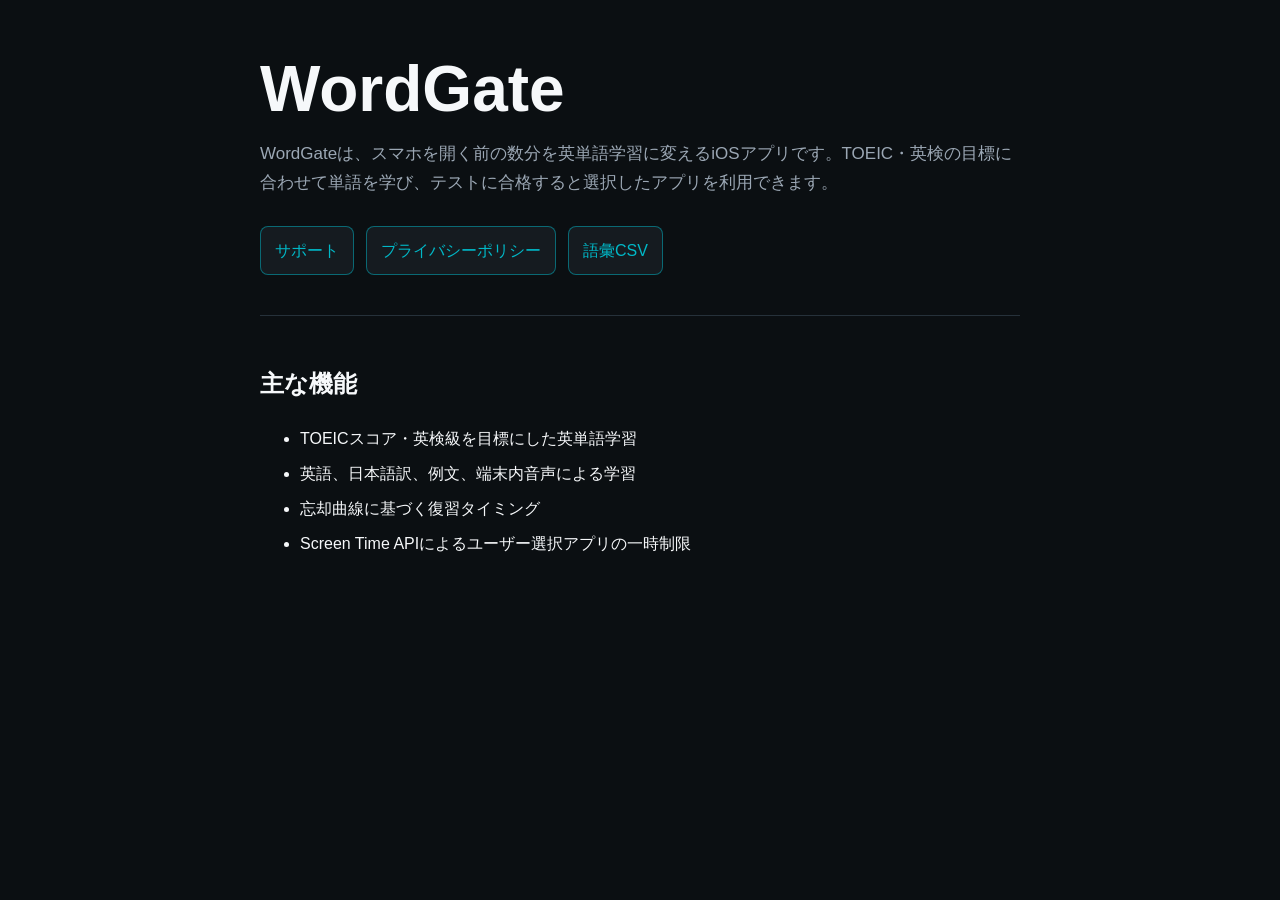
==== index.html @ ba5f082d "Add WordGate support site" ====
<!doctype html>
<html lang="ja">
<head>
  <meta charset="utf-8">
  <meta name="viewport" content="width=device-width, initial-scale=1">
  <title>WordGate</title>
  <style>
    :root {
      color-scheme: light dark;
      --accent: #00b8c7;
      --bg: #0b0f12;
      --fg: #f6f8fa;
      --muted: #9ba7b4;
      --panel: #151b20;
    }
    body {
      margin: 0;
      font-family: -apple-system, BlinkMacSystemFont, "Hiragino Sans", "Noto Sans JP", sans-serif;
      background: var(--bg);
      color: var(--fg);
      line-height: 1.7;
    }
    main {
      max-width: 760px;
      margin: 0 auto;
      padding: 56px 20px;
    }
    h1 {
      font-size: clamp(36px, 8vw, 64px);
      line-height: 1.05;
      margin: 0 0 16px;
      letter-spacing: 0;
    }
    p {
      color: var(--muted);
      font-size: 17px;
    }
    nav {
      display: flex;
      gap: 12px;
      flex-wrap: wrap;
      margin-top: 28px;
    }
    a {
      color: var(--accent);
    }
    nav a {
      border: 1px solid color-mix(in srgb, var(--accent), transparent 50%);
      border-radius: 8px;
      padding: 10px 14px;
      text-decoration: none;
      background: var(--panel);
    }
    section {
      margin-top: 40px;
      padding-top: 28px;
      border-top: 1px solid #26313a;
    }
    li {
      margin: 8px 0;
    }
  </style>
</head>
<body>
  <main>
    <h1>WordGate</h1>
    <p>WordGateは、スマホを開く前の数分を英単語学習に変えるiOSアプリです。TOEIC・英検の目標に合わせて単語を学び、テストに合格すると選択したアプリを利用できます。</p>
    <nav>
      <a href="./support.html">サポート</a>
      <a href="./privacy.html">プライバシーポリシー</a>
      <a href="https://github.com/YujiroOkano/wordgate-vocabulary">語彙CSV</a>
    </nav>
    <section>
      <h2>主な機能</h2>
      <ul>
        <li>TOEICスコア・英検級を目標にした英単語学習</li>
        <li>英語、日本語訳、例文、端末内音声による学習</li>
        <li>忘却曲線に基づく復習タイミング</li>
        <li>Screen Time APIによるユーザー選択アプリの一時制限</li>
      </ul>
    </section>
  </main>
</body>
</html>
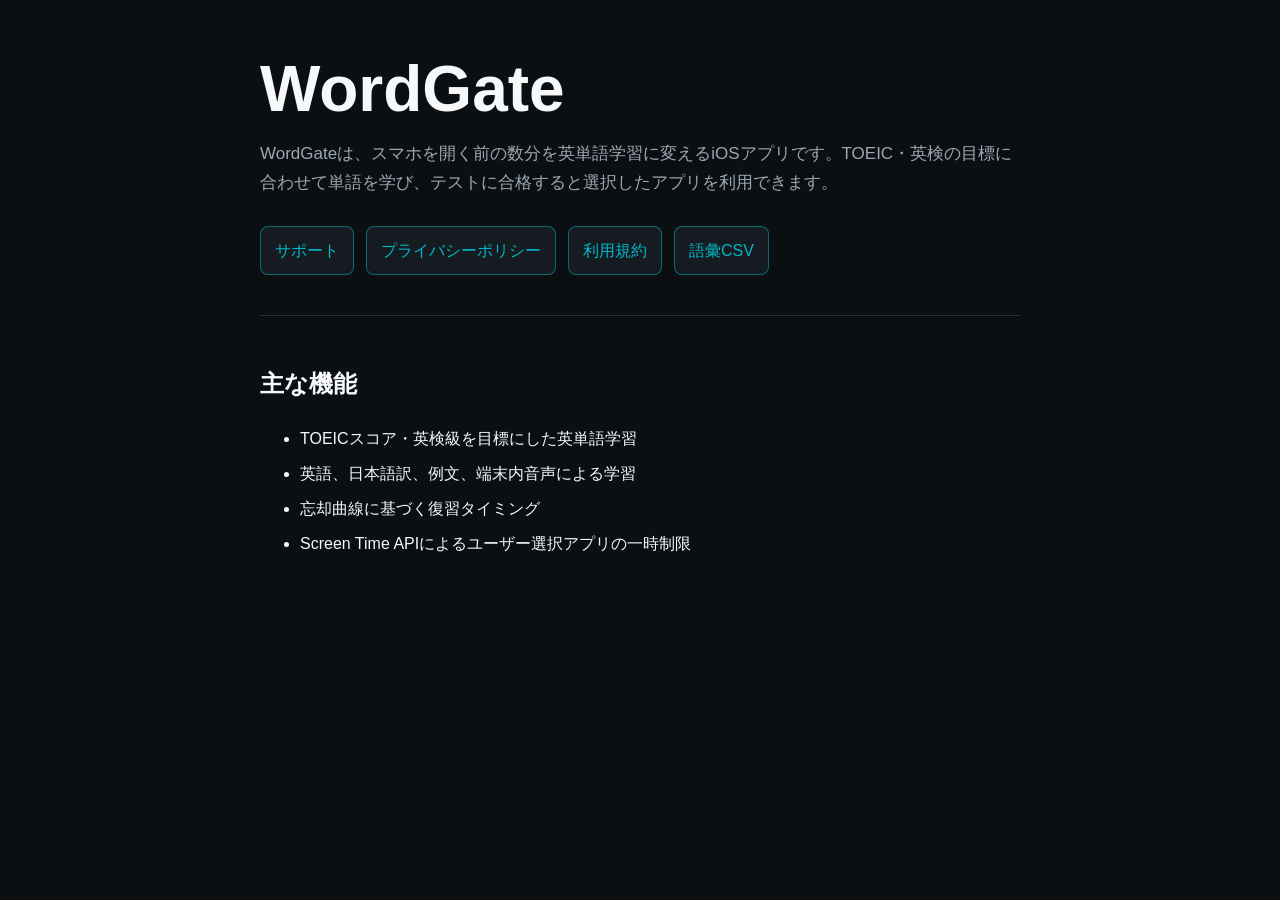
==== commit 06dbace6: "Add subscription terms page" ====
--- a/index.html
+++ b/index.html
@@ -68,6 +68,7 @@
     <nav>
       <a href="./support.html">サポート</a>
       <a href="./privacy.html">プライバシーポリシー</a>
+      <a href="./terms.html">利用規約</a>
       <a href="https://github.com/YujiroOkano/wordgate-vocabulary">語彙CSV</a>
     </nav>
     <section>
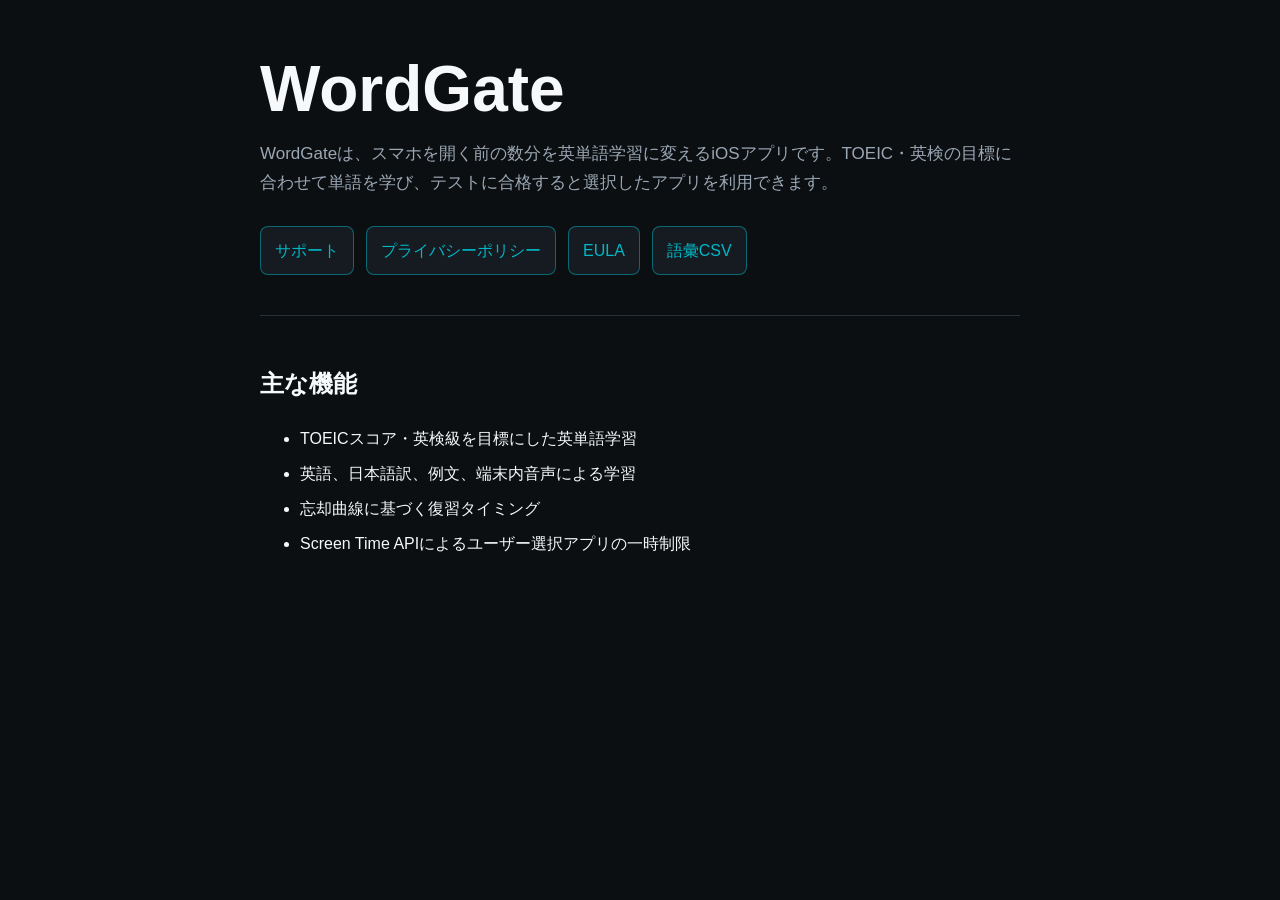
==== commit 0f6786cf: "Use Apple standard EULA for subscription review" ====
--- a/index.html
+++ b/index.html
@@ -68,7 +68,7 @@
     <nav>
       <a href="./support.html">サポート</a>
       <a href="./privacy.html">プライバシーポリシー</a>
-      <a href="./terms.html">利用規約</a>
+      <a href="./terms.html">EULA</a>
       <a href="https://github.com/YujiroOkano/wordgate-vocabulary">語彙CSV</a>
     </nav>
     <section>
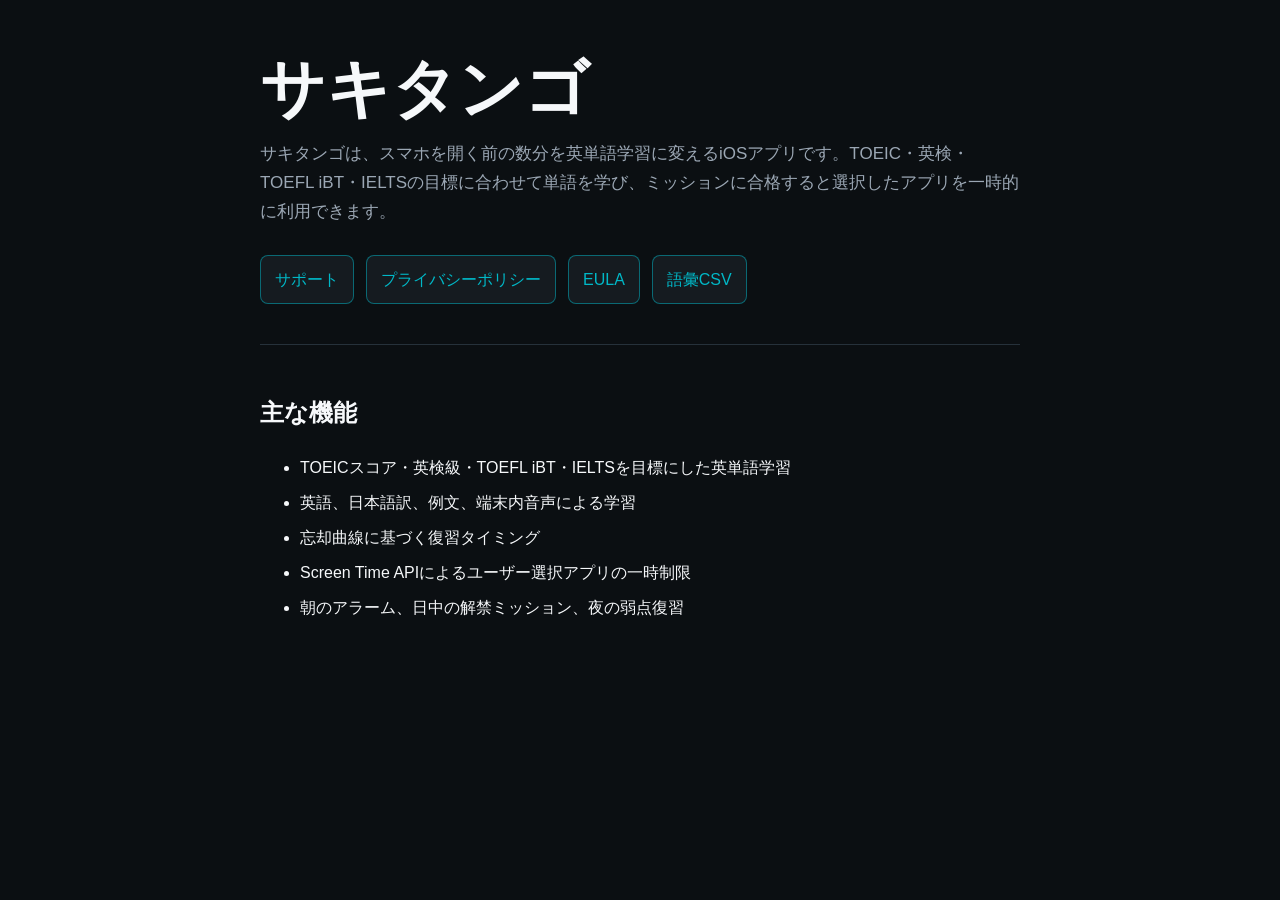
==== commit 2e654f61: "Rebrand support site to Sakitango" ====
--- a/index.html
+++ b/index.html
@@ -3,7 +3,7 @@
 <head>
   <meta charset="utf-8">
   <meta name="viewport" content="width=device-width, initial-scale=1">
-  <title>WordGate</title>
+  <title>サキタンゴ</title>
   <style>
     :root {
       color-scheme: light dark;
@@ -63,8 +63,8 @@
 </head>
 <body>
   <main>
-    <h1>WordGate</h1>
-    <p>WordGateは、スマホを開く前の数分を英単語学習に変えるiOSアプリです。TOEIC・英検の目標に合わせて単語を学び、テストに合格すると選択したアプリを利用できます。</p>
+    <h1>サキタンゴ</h1>
+    <p>サキタンゴは、スマホを開く前の数分を英単語学習に変えるiOSアプリです。TOEIC・英検・TOEFL iBT・IELTSの目標に合わせて単語を学び、ミッションに合格すると選択したアプリを一時的に利用できます。</p>
     <nav>
       <a href="./support.html">サポート</a>
       <a href="./privacy.html">プライバシーポリシー</a>
@@ -74,10 +74,11 @@
     <section>
       <h2>主な機能</h2>
       <ul>
-        <li>TOEICスコア・英検級を目標にした英単語学習</li>
+        <li>TOEICスコア・英検級・TOEFL iBT・IELTSを目標にした英単語学習</li>
         <li>英語、日本語訳、例文、端末内音声による学習</li>
         <li>忘却曲線に基づく復習タイミング</li>
         <li>Screen Time APIによるユーザー選択アプリの一時制限</li>
+        <li>朝のアラーム、日中の解禁ミッション、夜の弱点復習</li>
       </ul>
     </section>
   </main>
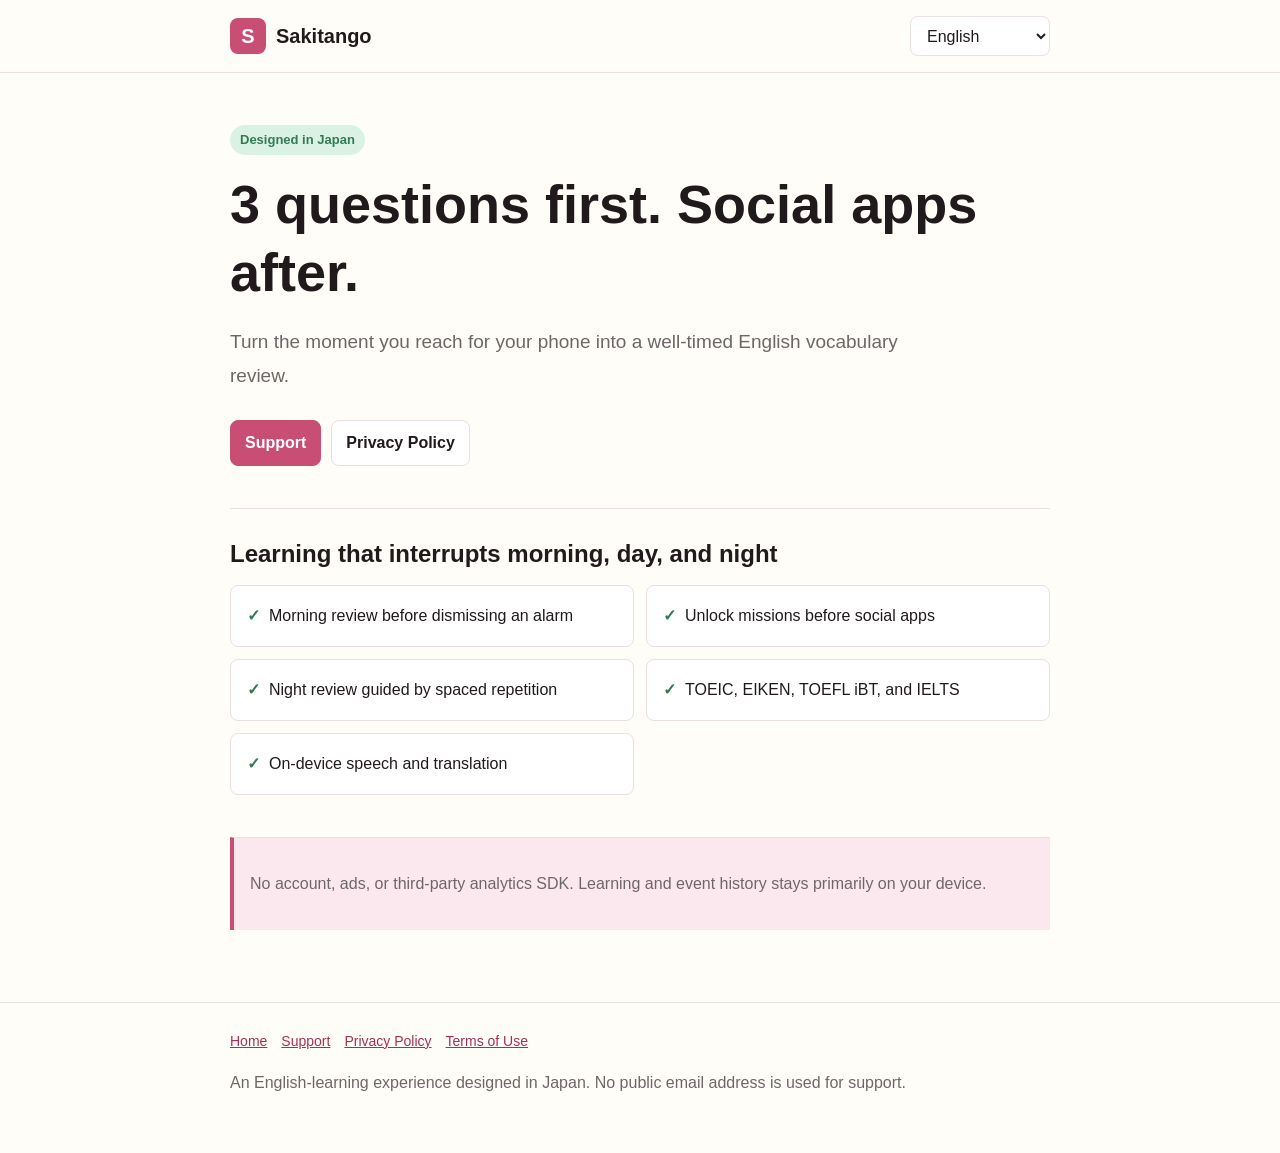
==== commit e036bc59: "Localize Sakitango support and legal pages" ====
--- a/index.html
+++ b/index.html
@@ -3,84 +3,18 @@
 <head>
   <meta charset="utf-8">
   <meta name="viewport" content="width=device-width, initial-scale=1">
+  <meta name="description" content="サキタンゴは、スマホを開く瞬間を英単語学習に変えるiOSアプリです。">
   <title>サキタンゴ</title>
-  <style>
-    :root {
-      color-scheme: light dark;
-      --accent: #00b8c7;
-      --bg: #0b0f12;
-      --fg: #f6f8fa;
-      --muted: #9ba7b4;
-      --panel: #151b20;
-    }
-    body {
-      margin: 0;
-      font-family: -apple-system, BlinkMacSystemFont, "Hiragino Sans", "Noto Sans JP", sans-serif;
-      background: var(--bg);
-      color: var(--fg);
-      line-height: 1.7;
-    }
-    main {
-      max-width: 760px;
-      margin: 0 auto;
-      padding: 56px 20px;
-    }
-    h1 {
-      font-size: clamp(36px, 8vw, 64px);
-      line-height: 1.05;
-      margin: 0 0 16px;
-      letter-spacing: 0;
-    }
-    p {
-      color: var(--muted);
-      font-size: 17px;
-    }
-    nav {
-      display: flex;
-      gap: 12px;
-      flex-wrap: wrap;
-      margin-top: 28px;
-    }
-    a {
-      color: var(--accent);
-    }
-    nav a {
-      border: 1px solid color-mix(in srgb, var(--accent), transparent 50%);
-      border-radius: 8px;
-      padding: 10px 14px;
-      text-decoration: none;
-      background: var(--panel);
-    }
-    section {
-      margin-top: 40px;
-      padding-top: 28px;
-      border-top: 1px solid #26313a;
-    }
-    li {
-      margin: 8px 0;
-    }
-  </style>
+  <link rel="stylesheet" href="./site.css">
 </head>
-<body>
-  <main>
-    <h1>サキタンゴ</h1>
-    <p>サキタンゴは、スマホを開く前の数分を英単語学習に変えるiOSアプリです。TOEIC・英検・TOEFL iBT・IELTSの目標に合わせて単語を学び、ミッションに合格すると選択したアプリを一時的に利用できます。</p>
-    <nav>
-      <a href="./support.html">サポート</a>
-      <a href="./privacy.html">プライバシーポリシー</a>
-      <a href="./terms.html">EULA</a>
-      <a href="https://github.com/YujiroOkano/wordgate-vocabulary">語彙CSV</a>
-    </nav>
-    <section>
-      <h2>主な機能</h2>
-      <ul>
-        <li>TOEICスコア・英検級・TOEFL iBT・IELTSを目標にした英単語学習</li>
-        <li>英語、日本語訳、例文、端末内音声による学習</li>
-        <li>忘却曲線に基づく復習タイミング</li>
-        <li>Screen Time APIによるユーザー選択アプリの一時制限</li>
-        <li>朝のアラーム、日中の解禁ミッション、夜の弱点復習</li>
-      </ul>
-    </section>
+<body data-page="index">
+  <header class="site-header"><div class="header-inner"><a class="brand" href="./index.html"><span class="brand-mark">S</span><span>サキタンゴ</span></a><select id="language-picker" aria-label="Language"></select></div></header>
+  <main id="content">
+    <span class="eyebrow">日本で企画・設計</span>
+    <h1>先に3問。あとでSNS。</h1>
+    <p class="lede">スマホを開く瞬間を、忘れかけた英単語の復習タイミングに変えます。</p>
   </main>
+  <footer><div class="footer-inner"><div class="footer-links" id="footer-links"></div><p id="footer-note"></p></div></footer>
+  <script src="./site-i18n.js"></script>
 </body>
 </html>
--- a/site.css
+++ b/site.css
@@ -0,0 +1,171 @@
+:root {
+  color-scheme: light;
+  --ink: #211a1d;
+  --muted: #6f666a;
+  --berry: #c94e76;
+  --berry-soft: #fbe8ef;
+  --mint: #daf2e3;
+  --green: #327b55;
+  --paper: #fffdf8;
+  --line: #eadfe2;
+  --white: #ffffff;
+}
+
+* { box-sizing: border-box; }
+
+body {
+  margin: 0;
+  background: var(--paper);
+  color: var(--ink);
+  font-family: -apple-system, BlinkMacSystemFont, "SF Pro Text", "Hiragino Sans", "Apple SD Gothic Neo", "PingFang TC", "Noto Sans Thai", sans-serif;
+  line-height: 1.75;
+}
+
+a { color: #a52f59; }
+
+.site-header {
+  border-bottom: 1px solid var(--line);
+  background: rgba(255, 253, 248, 0.96);
+}
+
+.header-inner,
+main,
+.footer-inner {
+  width: min(820px, calc(100% - 40px));
+  margin: 0 auto;
+}
+
+.header-inner {
+  min-height: 72px;
+  display: flex;
+  align-items: center;
+  justify-content: space-between;
+  gap: 16px;
+}
+
+.brand {
+  display: flex;
+  align-items: center;
+  gap: 10px;
+  color: var(--ink);
+  font-size: 20px;
+  font-weight: 800;
+  text-decoration: none;
+}
+
+.brand-mark {
+  width: 36px;
+  height: 36px;
+  display: grid;
+  place-items: center;
+  border-radius: 8px;
+  color: white;
+  background: var(--berry);
+  font-weight: 900;
+}
+
+select {
+  max-width: 180px;
+  min-height: 40px;
+  padding: 0 32px 0 12px;
+  border: 1px solid var(--line);
+  border-radius: 8px;
+  color: var(--ink);
+  background: var(--white);
+  font: inherit;
+}
+
+main { padding: 52px 0 72px; }
+
+.eyebrow {
+  display: inline-flex;
+  align-items: center;
+  min-height: 30px;
+  padding: 3px 10px;
+  border-radius: 999px;
+  color: var(--green);
+  background: var(--mint);
+  font-size: 13px;
+  font-weight: 750;
+}
+
+h1, h2 { line-height: 1.25; letter-spacing: 0; }
+h1 { margin: 16px 0 14px; font-size: clamp(34px, 8vw, 54px); }
+h2 { margin: 0 0 12px; font-size: 24px; }
+p { color: var(--muted); font-size: 16px; }
+.lede { max-width: 690px; font-size: 19px; }
+
+.actions {
+  display: flex;
+  flex-wrap: wrap;
+  gap: 10px;
+  margin: 28px 0 4px;
+}
+
+.button {
+  display: inline-flex;
+  align-items: center;
+  min-height: 44px;
+  padding: 8px 14px;
+  border: 1px solid var(--line);
+  border-radius: 8px;
+  color: var(--ink);
+  background: var(--white);
+  font-weight: 700;
+  text-decoration: none;
+}
+
+.button.primary { border-color: var(--berry); color: white; background: var(--berry); }
+
+section {
+  margin-top: 42px;
+  padding-top: 30px;
+  border-top: 1px solid var(--line);
+}
+
+.feature-list,
+.check-list {
+  display: grid;
+  gap: 12px;
+  padding: 0;
+  list-style: none;
+}
+
+.feature-list { grid-template-columns: repeat(2, minmax(0, 1fr)); }
+
+.feature-list li,
+.check-list li {
+  padding: 16px;
+  border: 1px solid var(--line);
+  border-radius: 8px;
+  background: var(--white);
+}
+
+.feature-list li::before,
+.check-list li::before {
+  content: "✓";
+  margin-inline-end: 9px;
+  color: var(--green);
+  font-weight: 900;
+}
+
+.notice {
+  padding: 16px;
+  border-inline-start: 4px solid var(--berry);
+  background: var(--berry-soft);
+}
+
+footer { border-top: 1px solid var(--line); }
+.footer-inner { padding: 26px 0 40px; color: var(--muted); font-size: 14px; }
+.footer-links { display: flex; flex-wrap: wrap; gap: 14px; }
+
+[dir="rtl"] .header-inner,
+[dir="rtl"] .actions,
+[dir="rtl"] .footer-links { direction: rtl; }
+
+@media (max-width: 620px) {
+  .header-inner, main, .footer-inner { width: min(100% - 28px, 820px); }
+  .feature-list { grid-template-columns: 1fr; }
+  main { padding-top: 36px; }
+  select { max-width: 145px; }
+}
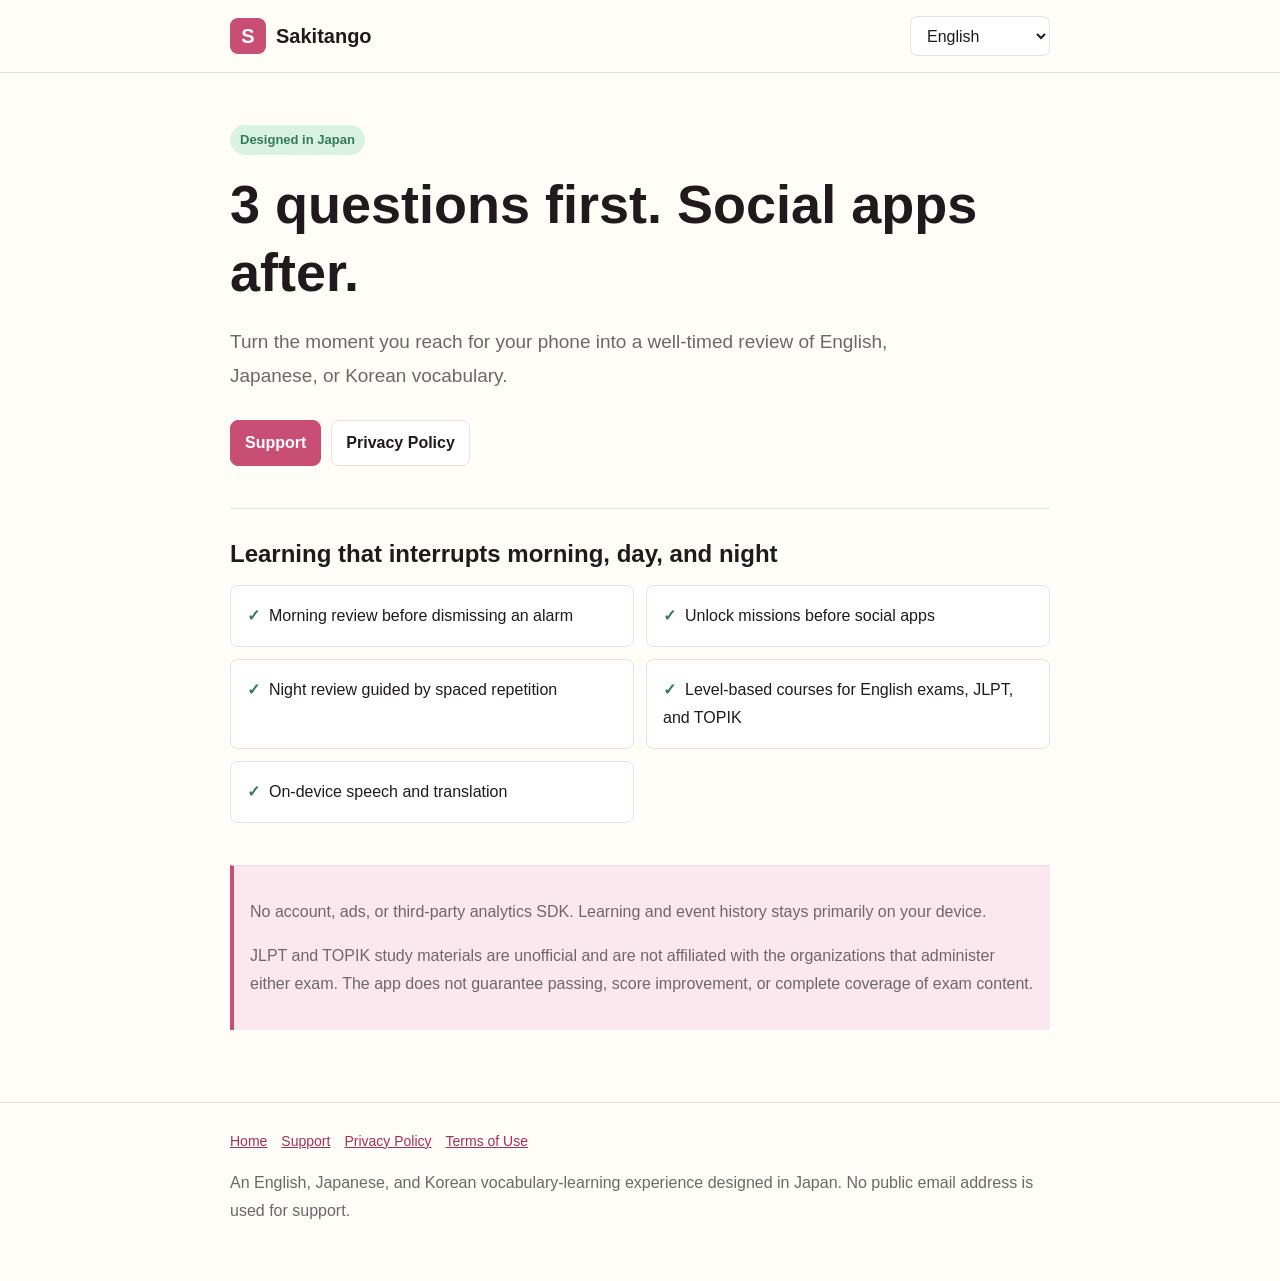
==== commit 3f2c7f40: "Update multilingual support site" ====
--- a/index.html
+++ b/index.html
@@ -3,7 +3,7 @@
 <head>
   <meta charset="utf-8">
   <meta name="viewport" content="width=device-width, initial-scale=1">
-  <meta name="description" content="サキタンゴは、スマホを開く瞬間を英単語学習に変えるiOSアプリです。">
+  <meta name="description" content="サキタンゴは、スマホを開く瞬間を英語・日本語・韓国語の語彙学習に変えるiOSアプリです。">
   <title>サキタンゴ</title>
   <link rel="stylesheet" href="./site.css">
 </head>
@@ -12,7 +12,7 @@
   <main id="content">
     <span class="eyebrow">日本で企画・設計</span>
     <h1>先に3問。あとでSNS。</h1>
-    <p class="lede">スマホを開く瞬間を、忘れかけた英単語の復習タイミングに変えます。</p>
+    <p class="lede">スマホを開く瞬間を、英語・日本語・韓国語の忘れかけた単語を復習するタイミングに変えます。</p>
   </main>
   <footer><div class="footer-inner"><div class="footer-links" id="footer-links"></div><p id="footer-note"></p></div></footer>
   <script src="./site-i18n.js"></script>
